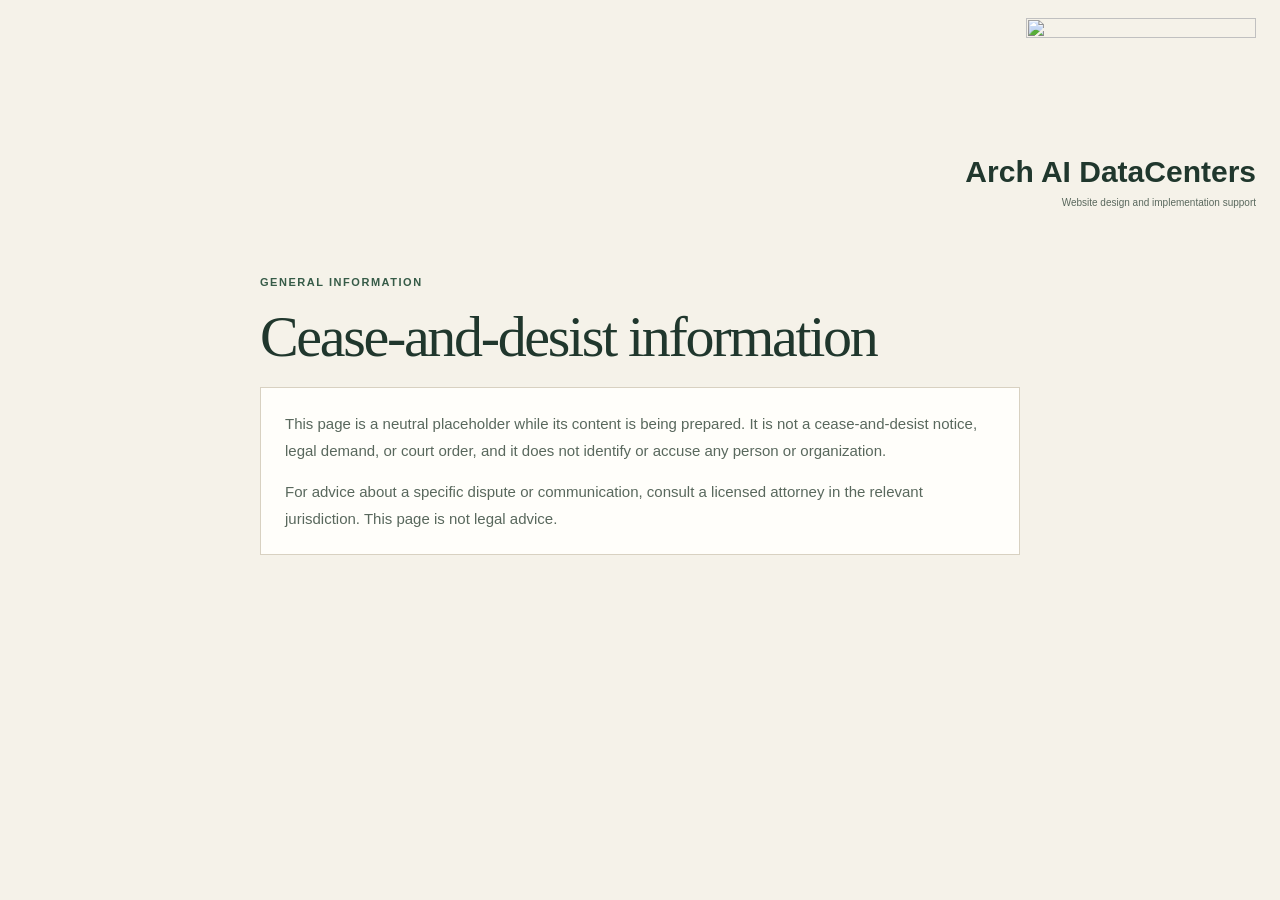
==== defamation-site/index.html @ 84c6d830 "Add neutral defamation subdomain placeholder Co-authored-by: Copilot App <223556219+Copilot@users.no" ====
<!doctype html>
<html lang="en">
  <head>
    <meta charset="utf-8">
    <meta name="viewport" content="width=device-width, initial-scale=1">
    <meta name="theme-color" content="#f5f2e9">
    <meta name="description" content="General information about cease-and-desist communications. This page is not legal advice or a notice directed at anyone.">
    <title>General Cease-and-Desist Information</title>
    <style>
      :root {
        color-scheme: light;
        --paper: #f5f2e9;
        --ink: #20372d;
        --ink-soft: #59685d;
        --green: #365b47;
        --line: #d8d1c1;
      }

      * { box-sizing: border-box; }

      body {
        min-height: 100vh;
        margin: 0;
        background: var(--paper);
        color: var(--ink);
        font-family: "Segoe UI", Arial, sans-serif;
      }

      .brand {
        display: flex;
        flex-direction: column;
        align-items: flex-end;
        gap: 8px;
        padding: 18px 24px;
        text-align: right;
      }

      .brand img {
        display: block;
        width: min(230px, 62vw);
        height: auto;
        aspect-ratio: 1124 / 632;
        object-fit: contain;
      }

      .brand-name { font-size: clamp(22px, 3vw, 30px); font-weight: 700; }
      .brand-note { color: var(--ink-soft); font-size: 10px; }

      main {
        width: min(760px, calc(100% - 40px));
        margin: 50px auto 0;
        padding-bottom: 80px;
      }

      .eyebrow {
        margin: 0;
        color: var(--green);
        font-size: 11px;
        font-weight: 700;
        letter-spacing: .14em;
        text-transform: uppercase;
      }

      h1 {
        margin: 18px 0;
        font: 400 clamp(38px, 6vw, 58px)/1.08 Georgia, "Times New Roman", serif;
        letter-spacing: -.04em;
      }

      .notice {
        padding: 22px 24px;
        border: 1px solid var(--line);
        background: #fffefa;
        color: var(--ink-soft);
        font-size: 15px;
        line-height: 1.8;
      }

      .notice p { margin: 0 0 14px; }
      .notice p:last-child { margin-bottom: 0; }

      @media (max-width: 600px) {
        .brand { padding-inline: 16px; }
        main { margin-top: 30px; }
        .notice { padding: 18px; font-size: 14px; }
      }
    </style>
  </head>
  <body>
    <header class="brand">
      <img src="https://setonrcs.com/assets/arch-ai-datacenters.png" alt="">
      <span class="brand-name">Arch AI DataCenters</span>
      <span class="brand-note">Website design and implementation support</span>
    </header>
    <main>
      <p class="eyebrow">General information</p>
      <h1>Cease-and-desist information</h1>
      <div class="notice">
        <p>This page is a neutral placeholder while its content is being prepared. It is not a cease-and-desist notice, legal demand, or court order, and it does not identify or accuse any person or organization.</p>
        <p>For advice about a specific dispute or communication, consult a licensed attorney in the relevant jurisdiction. This page is not legal advice.</p>
      </div>
    </main>
  </body>
</html>
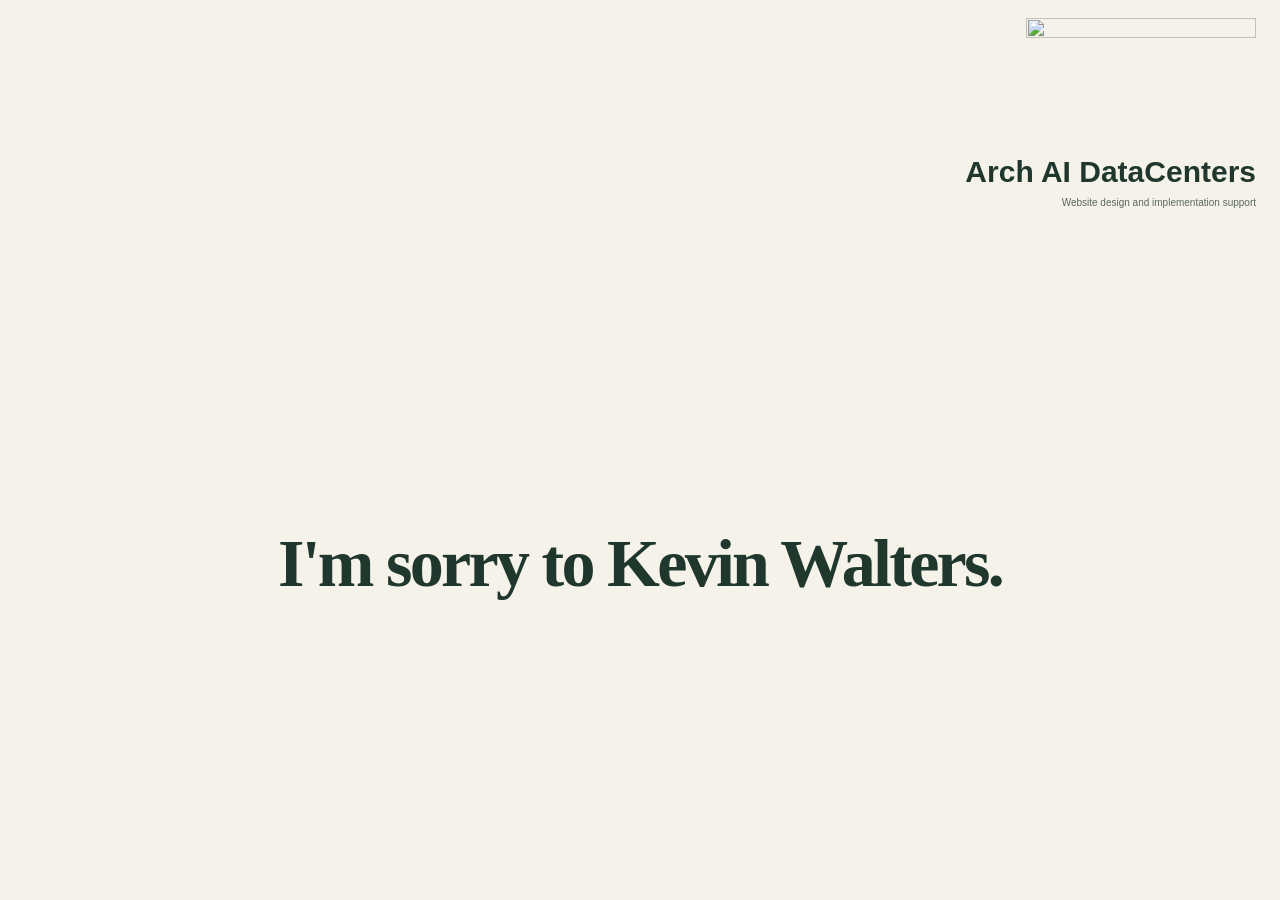
==== commit 5ac607ce: "Publish brief personal apology page Co-authored-by: Copilot App <223556219+Copilot@users.noreply.git" ====
--- a/defamation-site/index.html
+++ b/defamation-site/index.html
@@ -4,21 +4,21 @@
     <meta charset="utf-8">
     <meta name="viewport" content="width=device-width, initial-scale=1">
     <meta name="theme-color" content="#f5f2e9">
-    <meta name="description" content="General information about cease-and-desist communications. This page is not legal advice or a notice directed at anyone.">
-    <title>General Cease-and-Desist Information</title>
+    <meta name="description" content="A personal apology to Kevin Walters.">
+    <title>A Personal Apology</title>
     <style>
       :root {
         color-scheme: light;
         --paper: #f5f2e9;
         --ink: #20372d;
         --ink-soft: #59685d;
-        --green: #365b47;
-        --line: #d8d1c1;
       }
 
       * { box-sizing: border-box; }
 
       body {
+        display: flex;
+        flex-direction: column;
         min-height: 100vh;
         margin: 0;
         background: var(--paper);
@@ -47,42 +47,23 @@
       .brand-note { color: var(--ink-soft); font-size: 10px; }
 
       main {
-        width: min(760px, calc(100% - 40px));
-        margin: 50px auto 0;
-        padding-bottom: 80px;
+        display: grid;
+        flex: 1;
+        width: 100%;
+        place-items: center;
+        padding: 24px;
+        text-align: center;
       }
 
-      .eyebrow {
+      .apology {
         margin: 0;
-        color: var(--green);
-        font-size: 11px;
-        font-weight: 700;
-        letter-spacing: .14em;
-        text-transform: uppercase;
-      }
-
-      h1 {
-        margin: 18px 0;
-        font: 400 clamp(38px, 6vw, 58px)/1.08 Georgia, "Times New Roman", serif;
+        font: 700 clamp(38px, 7vw, 68px)/1.1 Georgia, "Times New Roman", serif;
         letter-spacing: -.04em;
       }
 
-      .notice {
-        padding: 22px 24px;
-        border: 1px solid var(--line);
-        background: #fffefa;
-        color: var(--ink-soft);
-        font-size: 15px;
-        line-height: 1.8;
-      }
-
-      .notice p { margin: 0 0 14px; }
-      .notice p:last-child { margin-bottom: 0; }
-
       @media (max-width: 600px) {
         .brand { padding-inline: 16px; }
-        main { margin-top: 30px; }
-        .notice { padding: 18px; font-size: 14px; }
+        main { padding: 24px 18px; }
       }
     </style>
   </head>
@@ -93,12 +74,7 @@
       <span class="brand-note">Website design and implementation support</span>
     </header>
     <main>
-      <p class="eyebrow">General information</p>
-      <h1>Cease-and-desist information</h1>
-      <div class="notice">
-        <p>This page is a neutral placeholder while its content is being prepared. It is not a cease-and-desist notice, legal demand, or court order, and it does not identify or accuse any person or organization.</p>
-        <p>For advice about a specific dispute or communication, consult a licensed attorney in the relevant jurisdiction. This page is not legal advice.</p>
-      </div>
+      <h1 class="apology">I'm sorry to Kevin Walters.</h1>
     </main>
   </body>
 </html>
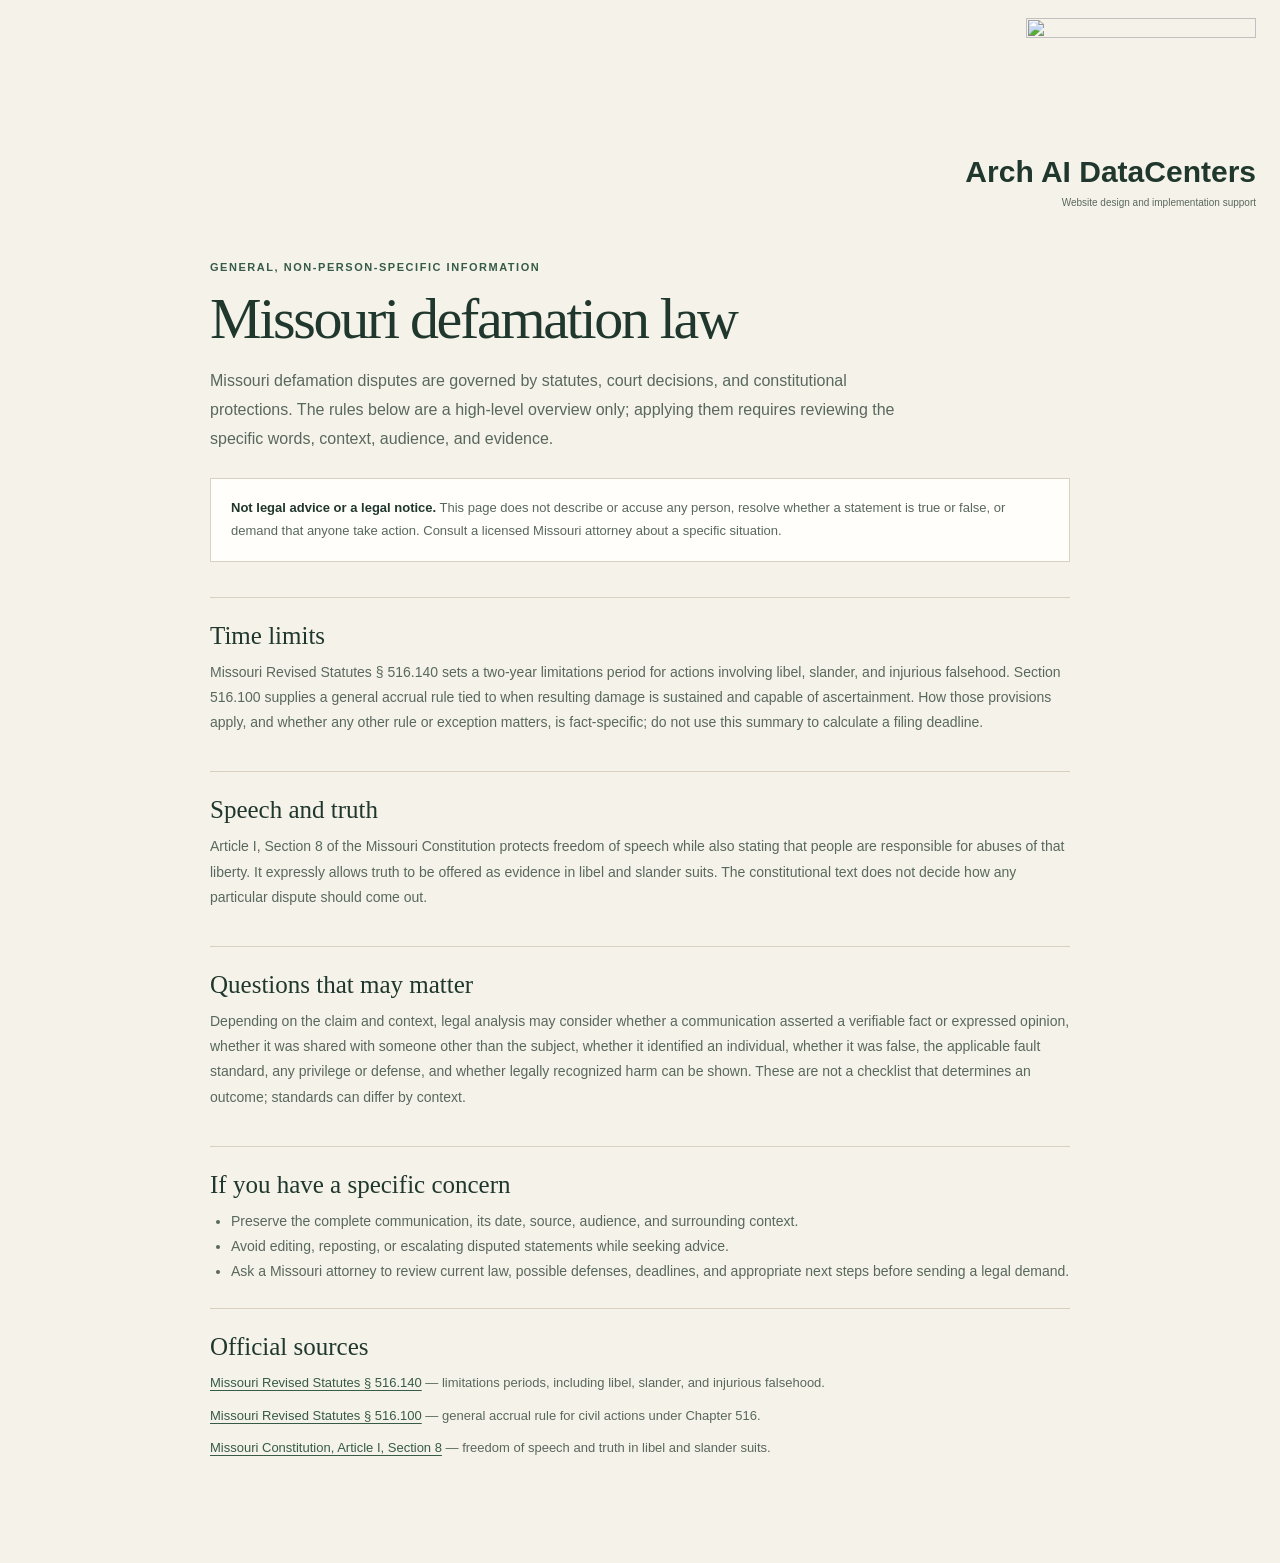
==== commit 25bf2937: "Add Missouri defamation law overview Co-authored-by: Copilot App <223556219+Copilot@users.noreply.gi" ====
--- a/defamation-site/index.html
+++ b/defamation-site/index.html
@@ -4,14 +4,17 @@
     <meta charset="utf-8">
     <meta name="viewport" content="width=device-width, initial-scale=1">
     <meta name="theme-color" content="#f5f2e9">
-    <meta name="description" content="A personal apology to Kevin Walters.">
-    <title>A Personal Apology</title>
+    <meta name="description" content="A general, non-person-specific overview of Missouri defamation law and related speech protections.">
+    <title>Missouri Defamation Law: General Information</title>
     <style>
       :root {
         color-scheme: light;
         --paper: #f5f2e9;
         --ink: #20372d;
         --ink-soft: #59685d;
+        --green: #365b47;
+        --line: #d8d1c1;
+        --white: #fffefa;
       }
 
       * { box-sizing: border-box; }
@@ -47,23 +50,85 @@
       .brand-note { color: var(--ink-soft); font-size: 10px; }
 
       main {
-        display: grid;
-        flex: 1;
-        width: 100%;
-        place-items: center;
-        padding: 24px;
-        text-align: center;
+        width: min(860px, calc(100% - 40px));
+        margin: 0 auto;
+        padding: 35px 0 80px;
       }
 
-      .apology {
+      .eyebrow {
         margin: 0;
-        font: 700 clamp(38px, 7vw, 68px)/1.1 Georgia, "Times New Roman", serif;
+        color: var(--green);
+        font-size: 11px;
+        font-weight: 700;
+        letter-spacing: .14em;
+        text-transform: uppercase;
+      }
+
+      h1, h2 { font-family: Georgia, "Times New Roman", serif; }
+
+      h1 {
+        margin: 15px 0;
+        font-size: clamp(38px, 6vw, 58px);
+        font-weight: 400;
         letter-spacing: -.04em;
+        line-height: 1.08;
       }
+
+      .intro {
+        max-width: 700px;
+        color: var(--ink-soft);
+        font-size: 16px;
+        line-height: 1.8;
+      }
+
+      .notice {
+        margin: 25px 0 35px;
+        padding: 18px 20px;
+        border: 1px solid var(--line);
+        background: var(--white);
+        color: var(--ink-soft);
+        font-size: 13px;
+        line-height: 1.75;
+      }
+
+      .notice strong { color: var(--ink); }
+
+      section {
+        padding: 24px 0;
+        border-top: 1px solid var(--line);
+      }
+
+      h2 {
+        margin: 0 0 10px;
+        font-size: 25px;
+        font-weight: 400;
+      }
+
+      section p, section li {
+        color: var(--ink-soft);
+        font-size: 14px;
+        line-height: 1.8;
+      }
+
+      section p { margin: 0 0 12px; }
+      section ul { margin: 0; padding-left: 21px; }
+      a { color: var(--green); text-underline-offset: 3px; }
+
+      .sources {
+        display: grid;
+        gap: 9px;
+        margin: 0;
+        padding: 0;
+        list-style: none;
+      }
+
+      .sources li { font-size: 13px; }
 
       @media (max-width: 600px) {
         .brand { padding-inline: 16px; }
-        main { padding: 24px 18px; }
+        main { padding-top: 20px; }
+        .intro { font-size: 14px; }
+        section p, section li { font-size: 13px; }
       }
     </style>
   </head>
@@ -74,7 +139,46 @@
       <span class="brand-note">Website design and implementation support</span>
     </header>
     <main>
-      <h1 class="apology">I'm sorry to Kevin Walters.</h1>
+      <p class="eyebrow">General, non-person-specific information</p>
+      <h1>Missouri defamation law</h1>
+      <p class="intro">Missouri defamation disputes are governed by statutes, court decisions, and constitutional protections. The rules below are a high-level overview only; applying them requires reviewing the specific words, context, audience, and evidence.</p>
+
+      <div class="notice">
+        <strong>Not legal advice or a legal notice.</strong> This page does not describe or accuse any person, resolve whether a statement is true or false, or demand that anyone take action. Consult a licensed Missouri attorney about a specific situation.
+      </div>
+
+      <section aria-labelledby="time-limit-title">
+        <h2 id="time-limit-title">Time limits</h2>
+        <p>Missouri Revised Statutes § 516.140 sets a two-year limitations period for actions involving libel, slander, and injurious falsehood. Section 516.100 supplies a general accrual rule tied to when resulting damage is sustained and capable of ascertainment. How those provisions apply, and whether any other rule or exception matters, is fact-specific; do not use this summary to calculate a filing deadline.</p>
+      </section>
+
+      <section aria-labelledby="speech-title">
+        <h2 id="speech-title">Speech and truth</h2>
+        <p>Article I, Section 8 of the Missouri Constitution protects freedom of speech while also stating that people are responsible for abuses of that liberty. It expressly allows truth to be offered as evidence in libel and slander suits. The constitutional text does not decide how any particular dispute should come out.</p>
+      </section>
+
+      <section aria-labelledby="analysis-title">
+        <h2 id="analysis-title">Questions that may matter</h2>
+        <p>Depending on the claim and context, legal analysis may consider whether a communication asserted a verifiable fact or expressed opinion, whether it was shared with someone other than the subject, whether it identified an individual, whether it was false, the applicable fault standard, any privilege or defense, and whether legally recognized harm can be shown. These are not a checklist that determines an outcome; standards can differ by context.</p>
+      </section>
+
+      <section aria-labelledby="practical-title">
+        <h2 id="practical-title">If you have a specific concern</h2>
+        <ul>
+          <li>Preserve the complete communication, its date, source, audience, and surrounding context.</li>
+          <li>Avoid editing, reposting, or escalating disputed statements while seeking advice.</li>
+          <li>Ask a Missouri attorney to review current law, possible defenses, deadlines, and appropriate next steps before sending a legal demand.</li>
+        </ul>
+      </section>
+
+      <section aria-labelledby="sources-title">
+        <h2 id="sources-title">Official sources</h2>
+        <ul class="sources">
+          <li><a href="https://revisor.mo.gov/main/OneSection.aspx?section=516.140">Missouri Revised Statutes § 516.140</a> — limitations periods, including libel, slander, and injurious falsehood.</li>
+          <li><a href="https://revisor.mo.gov/main/OneSection.aspx?section=516.100">Missouri Revised Statutes § 516.100</a> — general accrual rule for civil actions under Chapter 516.</li>
+          <li><a href="https://revisor.mo.gov/main/OneSection.aspx?section=I%208&amp;bid=31708&amp;constit=y">Missouri Constitution, Article I, Section 8</a> — freedom of speech and truth in libel and slander suits.</li>
+        </ul>
+      </section>
     </main>
   </body>
 </html>
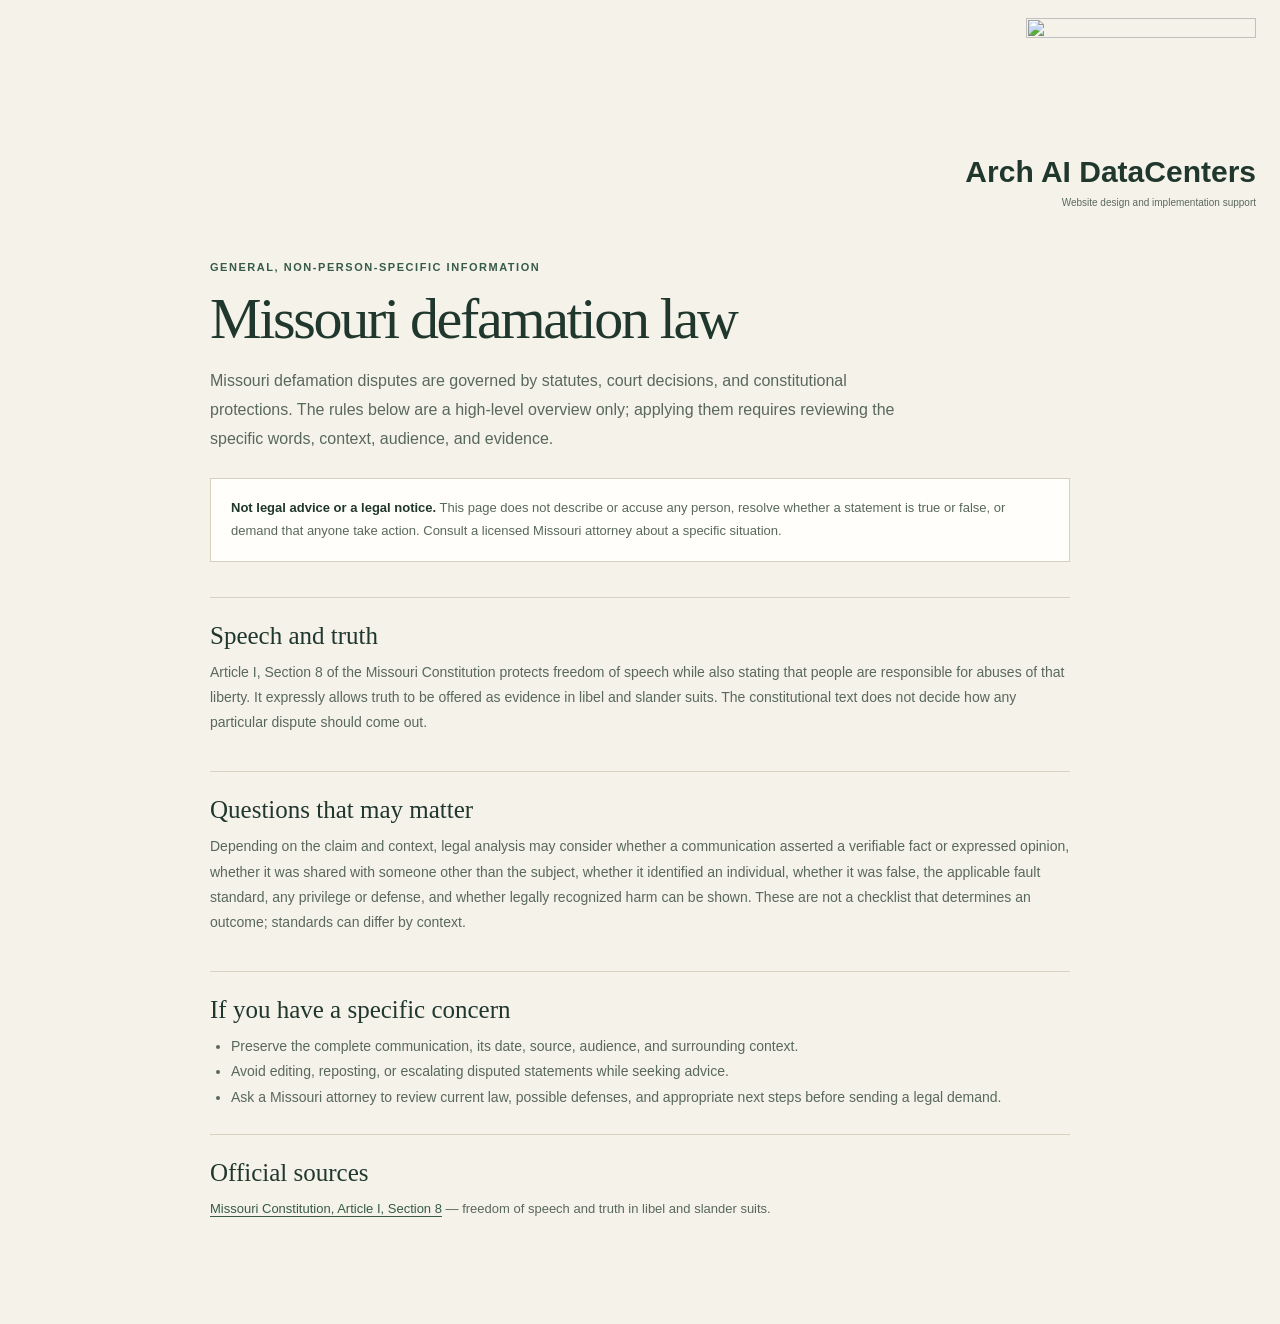
==== commit e57dde32: "Remove limitation period from law overview Co-authored-by: Copilot App <223556219+Copilot@users.nore" ====
--- a/defamation-site/index.html
+++ b/defamation-site/index.html
@@ -147,11 +147,6 @@
         <strong>Not legal advice or a legal notice.</strong> This page does not describe or accuse any person, resolve whether a statement is true or false, or demand that anyone take action. Consult a licensed Missouri attorney about a specific situation.
       </div>
 
-      <section aria-labelledby="time-limit-title">
-        <h2 id="time-limit-title">Time limits</h2>
-        <p>Missouri Revised Statutes § 516.140 sets a two-year limitations period for actions involving libel, slander, and injurious falsehood. Section 516.100 supplies a general accrual rule tied to when resulting damage is sustained and capable of ascertainment. How those provisions apply, and whether any other rule or exception matters, is fact-specific; do not use this summary to calculate a filing deadline.</p>
-      </section>
-
       <section aria-labelledby="speech-title">
         <h2 id="speech-title">Speech and truth</h2>
         <p>Article I, Section 8 of the Missouri Constitution protects freedom of speech while also stating that people are responsible for abuses of that liberty. It expressly allows truth to be offered as evidence in libel and slander suits. The constitutional text does not decide how any particular dispute should come out.</p>
@@ -167,15 +162,13 @@
         <ul>
           <li>Preserve the complete communication, its date, source, audience, and surrounding context.</li>
           <li>Avoid editing, reposting, or escalating disputed statements while seeking advice.</li>
-          <li>Ask a Missouri attorney to review current law, possible defenses, deadlines, and appropriate next steps before sending a legal demand.</li>
+          <li>Ask a Missouri attorney to review current law, possible defenses, and appropriate next steps before sending a legal demand.</li>
         </ul>
       </section>
 
       <section aria-labelledby="sources-title">
         <h2 id="sources-title">Official sources</h2>
         <ul class="sources">
-          <li><a href="https://revisor.mo.gov/main/OneSection.aspx?section=516.140">Missouri Revised Statutes § 516.140</a> — limitations periods, including libel, slander, and injurious falsehood.</li>
-          <li><a href="https://revisor.mo.gov/main/OneSection.aspx?section=516.100">Missouri Revised Statutes § 516.100</a> — general accrual rule for civil actions under Chapter 516.</li>
           <li><a href="https://revisor.mo.gov/main/OneSection.aspx?section=I%208&amp;bid=31708&amp;constit=y">Missouri Constitution, Article I, Section 8</a> — freedom of speech and truth in libel and slander suits.</li>
         </ul>
       </section>
